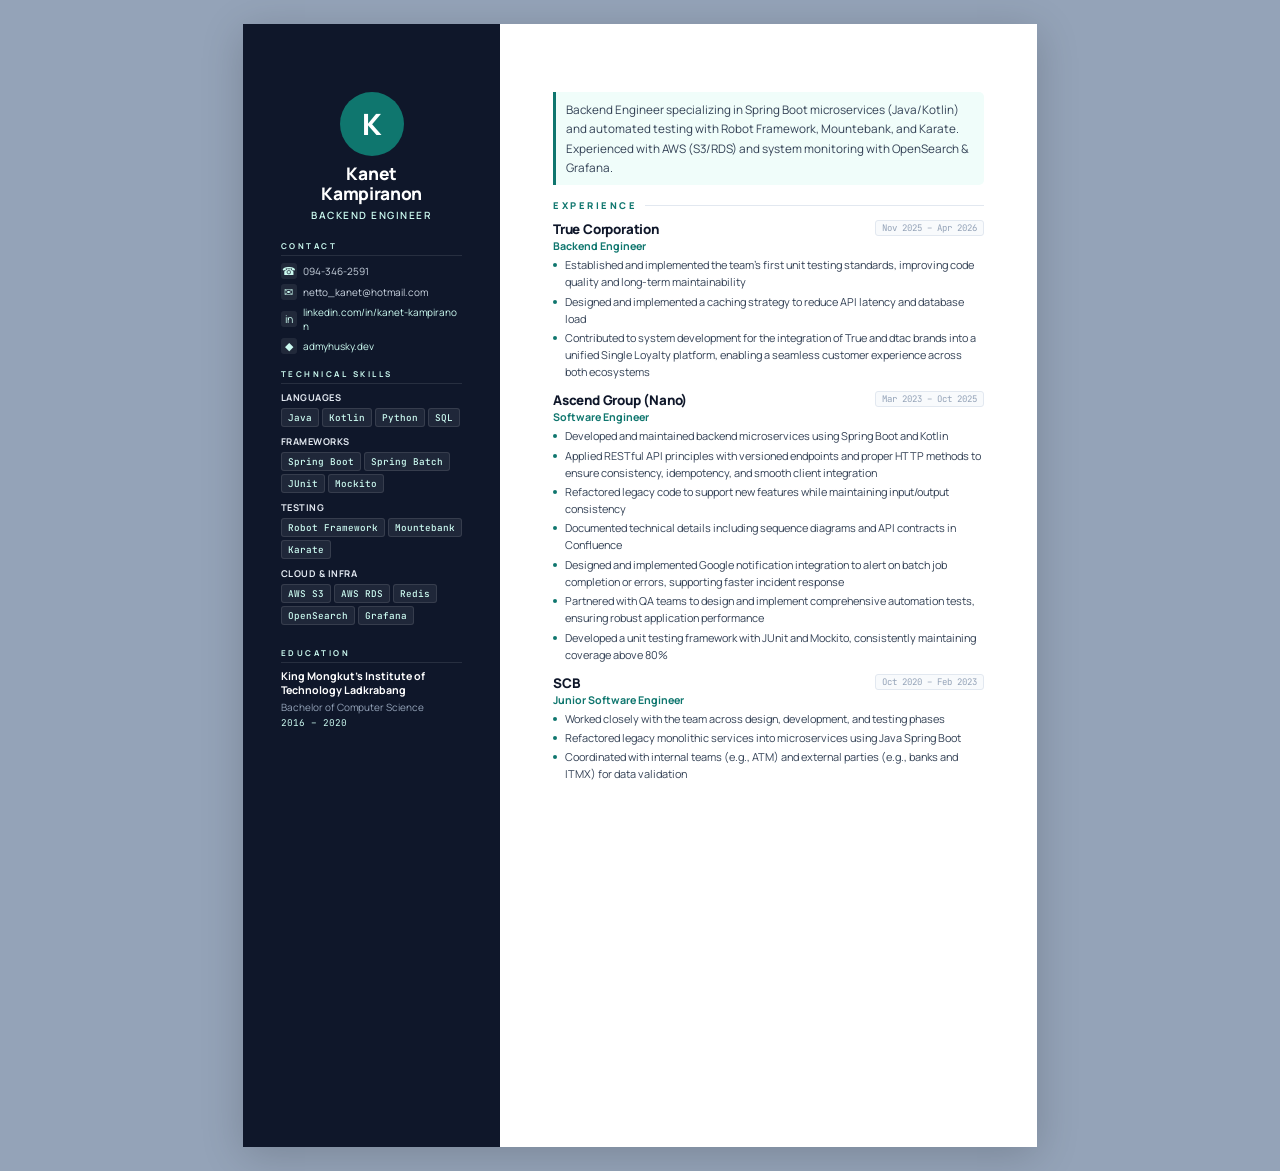
==== kanet_resume_full_version.html @ 0bd9d205 "feat: add full resume page, bookshelf update, and building label - Add View Full Resume button in Ab" ====
<!DOCTYPE html>
<html lang="en">
<head>
<meta charset="UTF-8">
<meta name="viewport" content="width=device-width, initial-scale=1.0">
<title>Kanet Kampiranon — Resume</title>
<link href="https://fonts.googleapis.com/css2?family=Manrope:wght@300;400;500;600;700;800&family=JetBrains+Mono:wght@400;500&display=swap" rel="stylesheet">
<style>
  * { margin: 0; padding: 0; box-sizing: border-box; }

  :root {
    --ink: #0f172a;
    --ink-mid: #334155;
    --ink-light: #94a3b8;
    --accent: #0f766e;
    --accent-soft: #f0fdfa;
    --accent-mid: #ccfbf1;
    --accent-dark: #134e4a;
    --warm: #f59e0b;
    --warm-soft: #fffbeb;
    --bg: #ffffff;
    --bg-off: #f8fafc;
    --rule: #e2e8f0;
  }

  @page { size: A4; margin: 0; }

  body {
    font-family: 'Manrope', sans-serif;
    font-size: 10pt;
    color: var(--ink);
    background: #94a3b8;
    display: flex;
    justify-content: center;
    padding: 24px;
  }

  .page {
    width: 210mm;
    min-height: 297mm;
    max-height: 297mm;
    background: var(--bg);
    display: grid;
    grid-template-columns: 68mm 1fr;
    overflow: hidden;
    box-shadow: 0 8px 40px rgba(0,0,0,0.18);
  }

  /* ===================== LEFT SIDEBAR ===================== */
  .sidebar {
    background: var(--ink);
    color: #e2e8f0;
    padding: 18mm 10mm 12mm;
    display: flex;
    flex-direction: column;
    gap: 14px;
  }

  .avatar-area {
    text-align: center;
    margin-bottom: 4px;
  }

  .avatar-circle {
    width: 64px;
    height: 64px;
    border-radius: 50%;
    background: var(--accent);
    color: #fff;
    display: inline-flex;
    align-items: center;
    justify-content: center;
    font-size: 22pt;
    font-weight: 800;
    letter-spacing: -1px;
    margin-bottom: 8px;
  }

  .sidebar-name {
    font-size: 13pt;
    font-weight: 800;
    color: #fff;
    line-height: 1.15;
    letter-spacing: -0.3px;
  }

  .sidebar-role {
    font-size: 7.5pt;
    color: var(--accent-mid);
    font-weight: 600;
    letter-spacing: 1.5px;
    text-transform: uppercase;
    margin-top: 4px;
  }

  .side-section { }

  .side-title {
    font-size: 6pt;
    font-weight: 700;
    letter-spacing: 2.5px;
    text-transform: uppercase;
    color: var(--accent-mid);
    margin-bottom: 7px;
    padding-bottom: 4px;
    border-bottom: 1px solid rgba(255,255,255,0.1);
  }

  .contact-list {
    list-style: none;
    font-size: 7.5pt;
    display: flex;
    flex-direction: column;
    gap: 5px;
  }

  .contact-list li {
    display: flex;
    align-items: center;
    gap: 6px;
    color: #cbd5e1;
    word-break: break-all;
  }

  .contact-icon {
    width: 16px;
    height: 16px;
    background: rgba(255,255,255,0.08);
    border-radius: 3px;
    display: flex;
    align-items: center;
    justify-content: center;
    font-size: 8pt;
    flex-shrink: 0;
    color: var(--accent-mid);
  }

  .contact-list a {
    color: var(--accent-mid);
    text-decoration: none;
  }

  /* SKILL BARS */
  .skill-group { margin-bottom: 8px; }

  .skill-cat {
    font-size: 7pt;
    font-weight: 700;
    color: #e2e8f0;
    margin-bottom: 4px;
    text-transform: uppercase;
    letter-spacing: 0.5px;
  }

  .skill-tags {
    display: flex;
    flex-wrap: wrap;
    gap: 3px;
  }

  .stag {
    background: rgba(255,255,255,0.07);
    border: 1px solid rgba(255,255,255,0.1);
    color: var(--accent-mid);
    font-size: 7pt;
    font-weight: 500;
    padding: 2px 6px;
    border-radius: 3px;
    font-family: 'JetBrains Mono', monospace;
  }

  /* EDUCATION sidebar */
  .edu-name {
    font-size: 8pt;
    font-weight: 700;
    color: #fff;
    line-height: 1.3;
  }

  .edu-detail {
    font-size: 7.5pt;
    color: #94a3b8;
    margin-top: 2px;
  }

  .edu-year {
    font-family: 'JetBrains Mono', monospace;
    font-size: 7pt;
    color: var(--accent-mid);
    margin-top: 2px;
  }

  /* ===================== RIGHT MAIN ===================== */
  .main {
    padding: 18mm 14mm 12mm 14mm;
  }

  /* SUMMARY */
  .summary {
    font-size: 8.8pt;
    color: var(--ink-mid);
    line-height: 1.65;
    margin-bottom: 14px;
    padding: 8px 10px;
    background: var(--accent-soft);
    border-left: 3px solid var(--accent);
    border-radius: 0 5px 5px 0;
  }

  /* SECTION */
  .section { margin-bottom: 12px; }

  .section-title {
    font-size: 7pt;
    font-weight: 800;
    letter-spacing: 2.5px;
    text-transform: uppercase;
    color: var(--accent);
    margin-bottom: 8px;
    display: flex;
    align-items: center;
    gap: 8px;
  }

  .section-title::after {
    content: "";
    flex: 1;
    height: 1px;
    background: var(--rule);
  }

  /* JOB */
  .job { margin-bottom: 10px; position: relative; }
  .job:last-child { margin-bottom: 0; }

  .job-top {
    display: flex;
    justify-content: space-between;
    align-items: flex-start;
    margin-bottom: 1px;
  }

  .job-company {
    font-weight: 800;
    font-size: 10pt;
    color: var(--ink);
    letter-spacing: -0.2px;
  }

  .job-date {
    font-family: 'JetBrains Mono', monospace;
    font-size: 6.8pt;
    color: var(--ink-light);
    background: var(--bg-off);
    border: 1px solid var(--rule);
    padding: 1px 6px;
    border-radius: 3px;
    white-space: nowrap;
    flex-shrink: 0;
  }

  .job-role {
    font-size: 8pt;
    color: var(--accent);
    font-weight: 700;
    margin-bottom: 4px;
  }

  .job ul {
    padding-left: 0;
    list-style: none;
  }

  .job li {
    font-size: 8.2pt;
    line-height: 1.55;
    color: var(--ink-mid);
    margin-bottom: 2.5px;
    padding-left: 12px;
    position: relative;
  }

  .job li::before {
    content: "";
    position: absolute;
    left: 0;
    top: 6px;
    width: 4px;
    height: 4px;
    border-radius: 50%;
    background: var(--accent);
  }

  @media print {
    body { background: none; padding: 0; }
    .page { box-shadow: none; }
  }
</style>
</head>
<body>
<div class="page">

  <!-- LEFT SIDEBAR -->
  <div class="sidebar">
    <div class="avatar-area">
      <div class="avatar-circle">K</div>
      <div class="sidebar-name">Kanet<br>Kampiranon</div>
      <div class="sidebar-role">Backend Engineer</div>
    </div>

    <div class="side-section">
      <div class="side-title">Contact</div>
      <ul class="contact-list">
        <li><span class="contact-icon">☎</span> 094-346-2591</li>
        <li><span class="contact-icon">✉</span> netto_kanet@hotmail.com</li>
        <li><span class="contact-icon">in</span> <a href="https://www.linkedin.com/in/kanet-kampiranon">linkedin.com/in/kanet-kampiranon</a></li>
        <li><span class="contact-icon">◆</span> <a href="https://admyhusky.dev">admyhusky.dev</a></li>
      </ul>
    </div>

    <div class="side-section">
      <div class="side-title">Technical Skills</div>
      <div class="skill-group">
        <div class="skill-cat">Languages</div>
        <div class="skill-tags">
          <span class="stag">Java</span>
          <span class="stag">Kotlin</span>
          <span class="stag">Python</span>
          <span class="stag">SQL</span>
        </div>
      </div>
      <div class="skill-group">
        <div class="skill-cat">Frameworks</div>
        <div class="skill-tags">
          <span class="stag">Spring Boot</span>
          <span class="stag">Spring Batch</span>
          <span class="stag">JUnit</span>
          <span class="stag">Mockito</span>
        </div>
      </div>
      <div class="skill-group">
        <div class="skill-cat">Testing</div>
        <div class="skill-tags">
          <span class="stag">Robot Framework</span>
          <span class="stag">Mountebank</span>
          <span class="stag">Karate</span>
        </div>
      </div>
      <div class="skill-group">
        <div class="skill-cat">Cloud & Infra</div>
        <div class="skill-tags">
          <span class="stag">AWS S3</span>
          <span class="stag">AWS RDS</span>
          <span class="stag">Redis</span>
          <span class="stag">OpenSearch</span>
          <span class="stag">Grafana</span>
        </div>
      </div>
    </div>

    <div class="side-section">
      <div class="side-title">Education</div>
      <div class="edu-name">King Mongkut's Institute of Technology Ladkrabang</div>
      <div class="edu-detail">Bachelor of Computer Science</div>
      <div class="edu-year">2016 – 2020</div>
    </div>
  </div>

  <!-- RIGHT MAIN -->
  <div class="main">

    <div class="summary">
      Backend Engineer specializing in Spring Boot microservices (Java/Kotlin) and automated testing with Robot Framework, Mountebank, and Karate. Experienced with AWS (S3/RDS) and system monitoring with OpenSearch &amp; Grafana.
    </div>

    <div class="section">
      <div class="section-title">Experience</div>

      <div class="job">
        <div class="job-top">
          <span class="job-company">True Corporation</span>
          <span class="job-date">Nov 2025 – Apr 2026</span>
        </div>
        <div class="job-role">Backend Engineer</div>
        <ul>
          <li>Established and implemented the team's first unit testing standards, improving code quality and long-term maintainability</li>
          <li>Designed and implemented a caching strategy to reduce API latency and database load</li>
          <li>Contributed to system development for the integration of True and dtac brands into a unified Single Loyalty platform, enabling a seamless customer experience across both ecosystems</li>
        </ul>
      </div>

      <div class="job">
        <div class="job-top">
          <span class="job-company">Ascend Group (Nano)</span>
          <span class="job-date">Mar 2023 – Oct 2025</span>
        </div>
        <div class="job-role">Software Engineer</div>
        <ul>
          <li>Developed and maintained backend microservices using Spring Boot and Kotlin</li>
          <li>Applied RESTful API principles with versioned endpoints and proper HTTP methods to ensure consistency, idempotency, and smooth client integration</li>
          <li>Refactored legacy code to support new features while maintaining input/output consistency</li>
          <li>Documented technical details including sequence diagrams and API contracts in Confluence</li>
          <li>Designed and implemented Google notification integration to alert on batch job completion or errors, supporting faster incident response</li>
          <li>Partnered with QA teams to design and implement comprehensive automation tests, ensuring robust application performance</li>
          <li>Developed a unit testing framework with JUnit and Mockito, consistently maintaining coverage above 80%</li>
        </ul>
      </div>

      <div class="job">
        <div class="job-top">
          <span class="job-company">SCB</span>
          <span class="job-date">Oct 2020 – Feb 2023</span>
        </div>
        <div class="job-role">Junior Software Engineer</div>
        <ul>
          <li>Worked closely with the team across design, development, and testing phases</li>
          <li>Refactored legacy monolithic services into microservices using Java Spring Boot</li>
          <li>Coordinated with internal teams (e.g., ATM) and external parties (e.g., banks and ITMX) for data validation</li>
        </ul>
      </div>

    </div>
  </div>

</div>
</body>
</html>
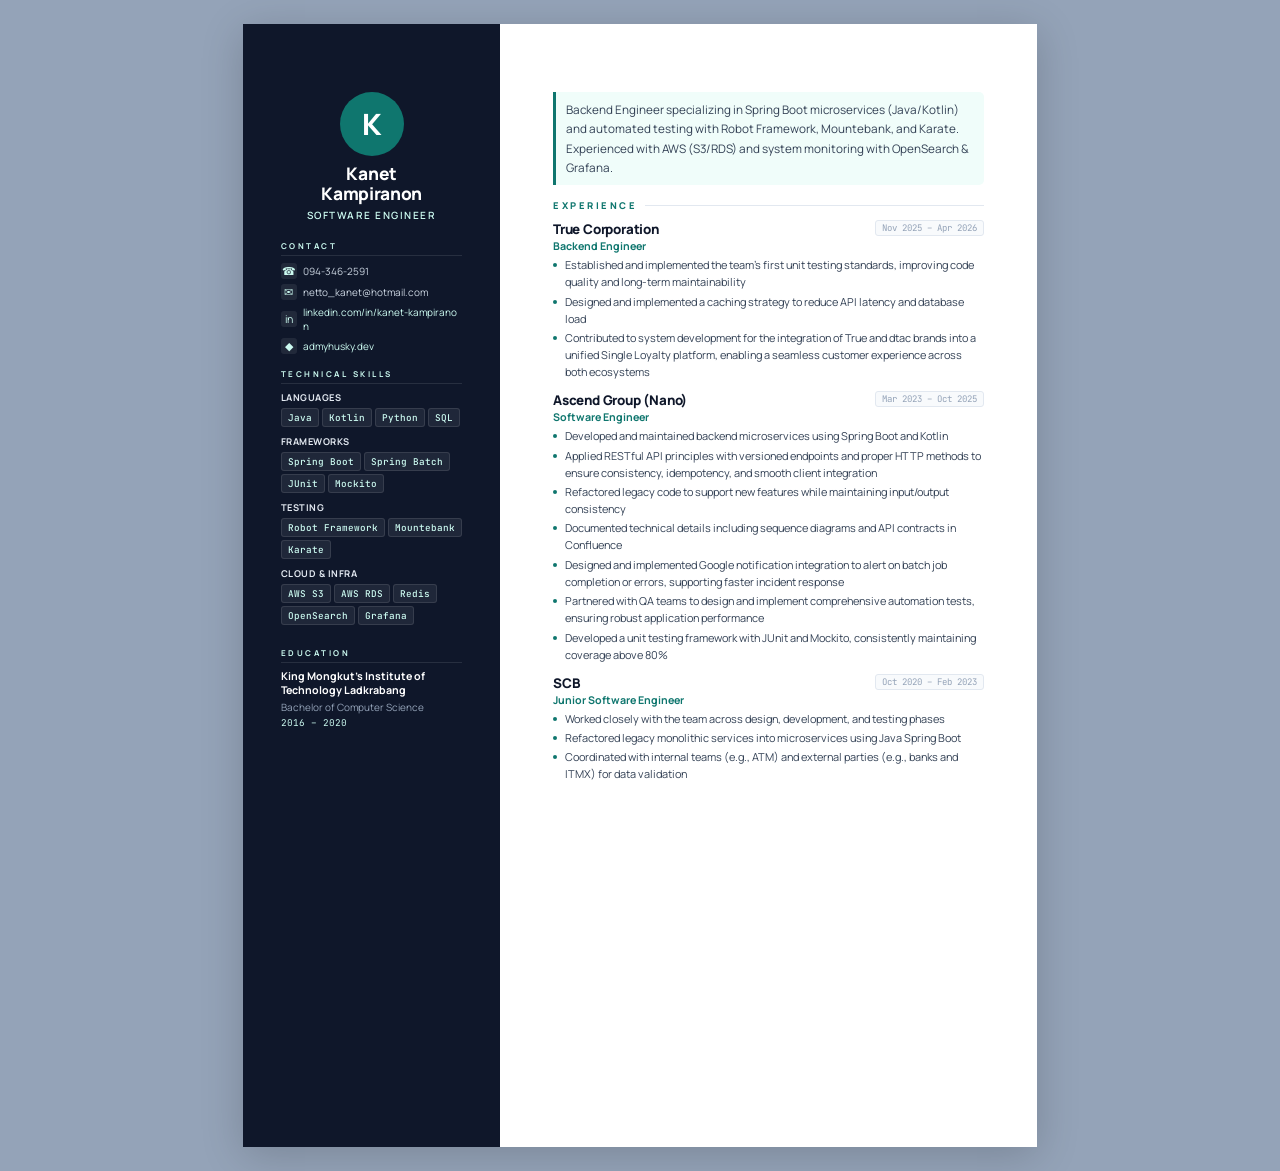
==== commit da399204: "fix: resume print layout and role to Software Engineer - Fix print CSS to force 2-column A4 layout -" ====
--- a/kanet_resume_full_version.html
+++ b/kanet_resume_full_version.html
@@ -16,8 +16,6 @@
     --accent-soft: #f0fdfa;
     --accent-mid: #ccfbf1;
     --accent-dark: #134e4a;
-    --warm: #f59e0b;
-    --warm-soft: #fffbeb;
     --bg: #ffffff;
     --bg-off: #f8fafc;
     --rule: #e2e8f0;
@@ -35,19 +33,18 @@
     padding: 24px;
   }
 
+  /* ===== PAGE GRID ===== */
   .page {
     width: 210mm;
     min-height: 297mm;
-    max-height: 297mm;
     background: var(--bg);
     display: grid;
     grid-template-columns: 68mm 1fr;
-    overflow: hidden;
     box-shadow: 0 8px 40px rgba(0,0,0,0.18);
   }
 
-  /* ===================== LEFT SIDEBAR ===================== */
-  .sidebar {
+  .sidebar-wrap {
+    grid-column: 1;
     background: var(--ink);
     color: #e2e8f0;
     padding: 18mm 10mm 12mm;
@@ -56,10 +53,25 @@
     gap: 14px;
   }
 
-  .avatar-area {
-    text-align: center;
-    margin-bottom: 4px;
-  }
+  .main {
+    grid-column: 2;
+    padding: 18mm 14mm 12mm;
+  }
+
+  /* ===== SIDEBAR SECTIONS ===== */
+  .side-section-title {
+    font-size: 6pt;
+    font-weight: 700;
+    letter-spacing: 2.5px;
+    text-transform: uppercase;
+    color: var(--accent-mid);
+    margin-bottom: 7px;
+    padding-bottom: 4px;
+    border-bottom: 1px solid rgba(255,255,255,0.1);
+  }
+
+  /* Avatar */
+  .avatar-area { text-align: center; margin-bottom: 4px; }
 
   .avatar-circle {
     width: 64px;
@@ -84,6 +96,7 @@
     letter-spacing: -0.3px;
   }
 
+
   .sidebar-role {
     font-size: 7.5pt;
     color: var(--accent-mid);
@@ -93,19 +106,7 @@
     margin-top: 4px;
   }
 
-  .side-section { }
-
-  .side-title {
-    font-size: 6pt;
-    font-weight: 700;
-    letter-spacing: 2.5px;
-    text-transform: uppercase;
-    color: var(--accent-mid);
-    margin-bottom: 7px;
-    padding-bottom: 4px;
-    border-bottom: 1px solid rgba(255,255,255,0.1);
-  }
-
+  /* Contact */
   .contact-list {
     list-style: none;
     font-size: 7.5pt;
@@ -140,7 +141,7 @@
     text-decoration: none;
   }
 
-  /* SKILL BARS */
+  /* Skills */
   .skill-group { margin-bottom: 8px; }
 
   .skill-cat {
@@ -169,7 +170,7 @@
     font-family: 'JetBrains Mono', monospace;
   }
 
-  /* EDUCATION sidebar */
+  /* Education */
   .edu-name {
     font-size: 8pt;
     font-weight: 700;
@@ -190,12 +191,7 @@
     margin-top: 2px;
   }
 
-  /* ===================== RIGHT MAIN ===================== */
-  .main {
-    padding: 18mm 14mm 12mm 14mm;
-  }
-
-  /* SUMMARY */
+  /* ===== MAIN CONTENT ===== */
   .summary {
     font-size: 8.8pt;
     color: var(--ink-mid);
@@ -207,7 +203,6 @@
     border-radius: 0 5px 5px 0;
   }
 
-  /* SECTION */
   .section { margin-bottom: 12px; }
 
   .section-title {
@@ -229,8 +224,7 @@
     background: var(--rule);
   }
 
-  /* JOB */
-  .job { margin-bottom: 10px; position: relative; }
+  .job { margin-bottom: 10px; }
   .job:last-child { margin-bottom: 0; }
 
   .job-top {
@@ -291,25 +285,206 @@
     background: var(--accent);
   }
 
+  /* ===== MOBILE ===== */
+  @media (max-width: 960px) {
+    body { padding: 0; background: var(--ink); }
+
+    .page {
+      display: flex;
+      flex-direction: column;
+      width: 100%;
+      min-height: auto;
+      box-shadow: none;
+    }
+
+    .sidebar-wrap {
+      display: contents;
+    }
+
+    .side-header  { order: 1; }
+    .side-skills  { order: 2; }
+    .main         { order: 3; }
+    .side-edu     { order: 4; }
+    .side-contact { order: 5; }
+
+    /* Shared sidebar block style */
+    .side-header, .side-skills, .side-edu, .side-contact {
+      background: var(--ink);
+      color: #e2e8f0;
+    }
+
+    .side-header {
+      padding: 20px 20px 10px;
+    }
+
+    .side-header .avatar-area {
+      display: flex;
+      align-items: center;
+      gap: 14px;
+      text-align: left;
+      margin-bottom: 0;
+    }
+
+    .side-header .avatar-circle {
+      margin-bottom: 0;
+      flex-shrink: 0;
+    }
+
+    .side-header .sidebar-name {
+      font-size: 15pt;
+      white-space: nowrap;
+    }
+
+    .side-header .sidebar-name .name-break { display: none; }
+
+    .side-header .sidebar-role {
+      font-size: 8pt;
+      margin-top: 4px;
+    }
+
+    .side-skills {
+      padding: 10px 20px 16px;
+    }
+
+    .main {
+      padding: 16px 20px;
+    }
+
+    /* Education — white bg, same pattern as Experience */
+    .side-edu {
+      background: var(--bg);
+      color: var(--ink);
+      padding: 4px 20px 12px;
+    }
+
+    .side-edu .side-section-title {
+      color: var(--accent);
+      border-bottom-color: var(--rule);
+      font-size: 7pt;
+      font-weight: 800;
+      letter-spacing: 2.5px;
+      display: flex;
+      align-items: center;
+      gap: 8px;
+    }
+
+    .side-edu .side-section-title::after {
+      content: "";
+      flex: 1;
+      height: 1px;
+      background: var(--rule);
+    }
+
+    .side-edu .edu-name {
+      color: var(--ink);
+      font-size: 11pt;
+      font-weight: 800;
+      letter-spacing: -0.2px;
+    }
+
+    .side-edu .edu-detail {
+      color: var(--accent);
+      font-size: 9pt;
+      font-weight: 700;
+      margin-top: 2px;
+    }
+
+    .side-edu .edu-year {
+      color: var(--ink-light);
+      background: var(--bg-off);
+      border: 1px solid var(--rule);
+      padding: 1px 6px;
+      border-radius: 3px;
+      display: inline-block;
+      font-size: 7.5pt;
+      margin-top: 4px;
+    }
+
+    .side-contact {
+      padding: 10px 20px 24px;
+      flex-grow: 1;
+    }
+
+    /* Main content adjustments */
+    .summary { font-size: 10pt; margin-bottom: 10px; }
+    .section { margin-bottom: 8px; }
+    .section-title { font-size: 8pt; margin-bottom: 6px; }
+    .job { margin-bottom: 8px; }
+    .job-company { font-size: 11pt; }
+    .job-role { font-size: 9pt; margin-bottom: 3px; }
+    .job li { font-size: 9pt; line-height: 1.5; margin-bottom: 1px; }
+    .job-top { flex-wrap: wrap; gap: 4px; }
+    .job-date { font-size: 7.5pt; }
+  }
+
+  /* ===== PRINT ===== */
   @media print {
     body { background: none; padding: 0; }
-    .page { box-shadow: none; }
+    .page {
+      width: 210mm;
+      min-height: 297mm;
+      max-height: 297mm;
+      display: grid;
+      grid-template-columns: 68mm 1fr;
+      box-shadow: none;
+      overflow: hidden;
+    }
+    .sidebar-wrap {
+      display: flex;
+      flex-direction: column;
+      grid-column: 1;
+      background: var(--ink);
+      color: #e2e8f0;
+      padding: 18mm 10mm 12mm;
+      gap: 14px;
+    }
+    .side-header, .side-skills, .side-edu, .side-contact {
+      order: unset;
+      background: var(--ink);
+      color: #e2e8f0;
+      padding: 0;
+      flex-grow: 0;
+    }
+    .side-header .avatar-area {
+      display: block;
+      text-align: center;
+    }
+    .side-header .avatar-circle { margin-bottom: 8px; }
+    .side-header .sidebar-name {
+      font-size: 11pt;
+      white-space: nowrap;
+      text-align: center;
+    }
+    .side-header .sidebar-name .name-break { display: none; }
+    .side-header .sidebar-role { text-align: center; }
+    .side-edu .side-section-title { color: var(--accent-mid); border-bottom-color: rgba(255,255,255,0.1); }
+    .side-edu .side-section-title::after { display: none; }
+    .side-edu .edu-name { color: #fff; font-size: 8pt; }
+    .side-edu .edu-detail { color: #94a3b8; font-size: 7.5pt; }
+    .side-edu .edu-year { color: var(--accent-mid); background: none; border: none; padding: 0; font-size: 7pt; display: block; }
+    .main {
+      grid-column: 2;
+      padding: 18mm 14mm 12mm;
+    }
   }
 </style>
 </head>
 <body>
 <div class="page">
 
-  <!-- LEFT SIDEBAR -->
-  <div class="sidebar">
-    <div class="avatar-area">
-      <div class="avatar-circle">K</div>
-      <div class="sidebar-name">Kanet<br>Kampiranon</div>
-      <div class="sidebar-role">Backend Engineer</div>
+  <div class="sidebar-wrap">
+    <div class="side-header">
+      <div class="avatar-area">
+        <div class="avatar-circle">K</div>
+        <div class="avatar-info">
+          <div class="sidebar-name">Kanet <span class="name-break"><br></span>Kampiranon</div>
+          <div class="sidebar-role">Software Engineer</div>
+        </div>
+      </div>
     </div>
 
-    <div class="side-section">
-      <div class="side-title">Contact</div>
+    <div class="side-contact">
+      <div class="side-section-title">Contact</div>
       <ul class="contact-list">
         <li><span class="contact-icon">☎</span> 094-346-2591</li>
         <li><span class="contact-icon">✉</span> netto_kanet@hotmail.com</li>
@@ -318,8 +493,8 @@
       </ul>
     </div>
 
-    <div class="side-section">
-      <div class="side-title">Technical Skills</div>
+    <div class="side-skills">
+      <div class="side-section-title">Technical Skills</div>
       <div class="skill-group">
         <div class="skill-cat">Languages</div>
         <div class="skill-tags">
@@ -358,17 +533,15 @@
       </div>
     </div>
 
-    <div class="side-section">
-      <div class="side-title">Education</div>
+    <div class="side-edu">
+      <div class="side-section-title">Education</div>
       <div class="edu-name">King Mongkut's Institute of Technology Ladkrabang</div>
       <div class="edu-detail">Bachelor of Computer Science</div>
       <div class="edu-year">2016 – 2020</div>
     </div>
   </div>
 
-  <!-- RIGHT MAIN -->
   <div class="main">
-
     <div class="summary">
       Backend Engineer specializing in Spring Boot microservices (Java/Kotlin) and automated testing with Robot Framework, Mountebank, and Karate. Experienced with AWS (S3/RDS) and system monitoring with OpenSearch &amp; Grafana.
     </div>
@@ -418,7 +591,6 @@
           <li>Coordinated with internal teams (e.g., ATM) and external parties (e.g., banks and ITMX) for data validation</li>
         </ul>
       </div>
-
     </div>
   </div>
 
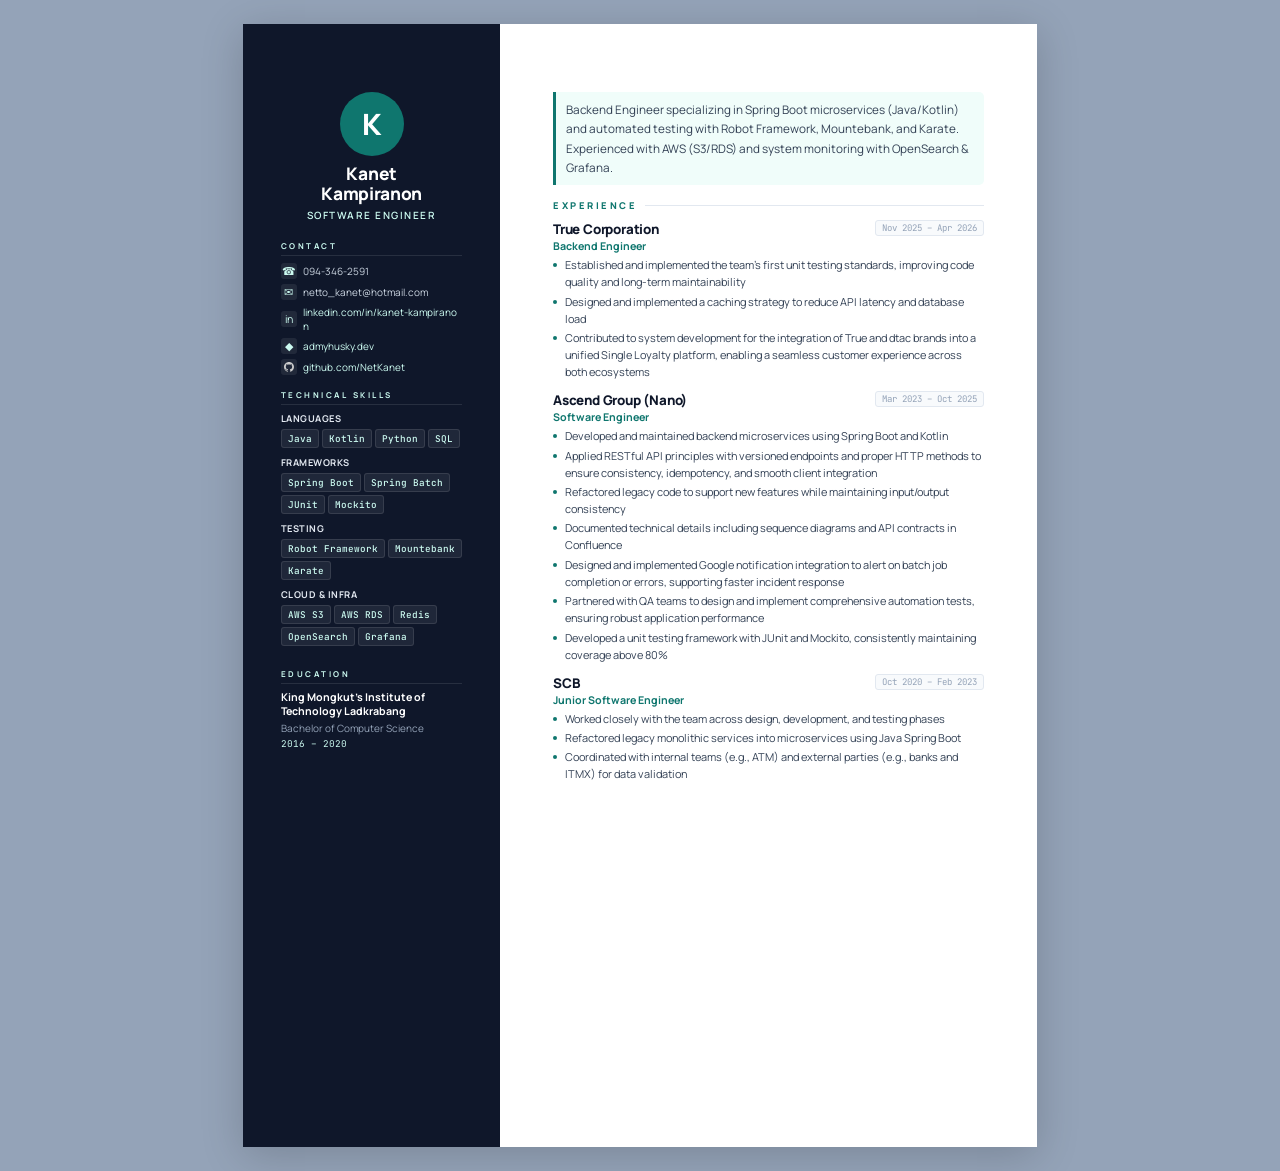
==== commit 7ca67241: "refactor: clean up resume HTML, fix print layout, add GitHub link Co-Authored-By: Claude Opus 4.6 <n" ====
--- a/kanet_resume_full_version.html
+++ b/kanet_resume_full_version.html
@@ -33,7 +33,7 @@
     padding: 24px;
   }
 
-  /* ===== PAGE GRID ===== */
+  /* ===================== PAGE ===================== */
   .page {
     width: 210mm;
     min-height: 297mm;
@@ -58,7 +58,7 @@
     padding: 18mm 14mm 12mm;
   }
 
-  /* ===== SIDEBAR SECTIONS ===== */
+  /* ===================== SIDEBAR ===================== */
   .side-section-title {
     font-size: 6pt;
     font-weight: 700;
@@ -70,9 +70,7 @@
     border-bottom: 1px solid rgba(255,255,255,0.1);
   }
 
-  /* Avatar */
   .avatar-area { text-align: center; margin-bottom: 4px; }
-
   .avatar-circle {
     width: 64px;
     height: 64px;
@@ -87,7 +85,6 @@
     letter-spacing: -1px;
     margin-bottom: 8px;
   }
-
   .sidebar-name {
     font-size: 13pt;
     font-weight: 800;
@@ -95,8 +92,6 @@
     line-height: 1.15;
     letter-spacing: -0.3px;
   }
-
-
   .sidebar-role {
     font-size: 7.5pt;
     color: var(--accent-mid);
@@ -106,7 +101,6 @@
     margin-top: 4px;
   }
 
-  /* Contact */
   .contact-list {
     list-style: none;
     font-size: 7.5pt;
@@ -114,7 +108,6 @@
     flex-direction: column;
     gap: 5px;
   }
-
   .contact-list li {
     display: flex;
     align-items: center;
@@ -122,7 +115,7 @@
     color: #cbd5e1;
     word-break: break-all;
   }
-
+  .contact-list a { color: var(--accent-mid); text-decoration: none; }
   .contact-icon {
     width: 16px;
     height: 16px;
@@ -136,14 +129,7 @@
     color: var(--accent-mid);
   }
 
-  .contact-list a {
-    color: var(--accent-mid);
-    text-decoration: none;
-  }
-
-  /* Skills */
   .skill-group { margin-bottom: 8px; }
-
   .skill-cat {
     font-size: 7pt;
     font-weight: 700;
@@ -152,13 +138,7 @@
     text-transform: uppercase;
     letter-spacing: 0.5px;
   }
-
-  .skill-tags {
-    display: flex;
-    flex-wrap: wrap;
-    gap: 3px;
-  }
-
+  .skill-tags { display: flex; flex-wrap: wrap; gap: 3px; }
   .stag {
     background: rgba(255,255,255,0.07);
     border: 1px solid rgba(255,255,255,0.1);
@@ -170,28 +150,11 @@
     font-family: 'JetBrains Mono', monospace;
   }
 
-  /* Education */
-  .edu-name {
-    font-size: 8pt;
-    font-weight: 700;
-    color: #fff;
-    line-height: 1.3;
-  }
-
-  .edu-detail {
-    font-size: 7.5pt;
-    color: #94a3b8;
-    margin-top: 2px;
-  }
-
-  .edu-year {
-    font-family: 'JetBrains Mono', monospace;
-    font-size: 7pt;
-    color: var(--accent-mid);
-    margin-top: 2px;
-  }
-
-  /* ===== MAIN CONTENT ===== */
+  .edu-name { font-size: 8pt; font-weight: 700; color: #fff; line-height: 1.3; }
+  .edu-detail { font-size: 7.5pt; color: #94a3b8; margin-top: 2px; }
+  .edu-year { font-family: 'JetBrains Mono', monospace; font-size: 7pt; color: var(--accent-mid); margin-top: 2px; }
+
+  /* ===================== MAIN ===================== */
   .summary {
     font-size: 8.8pt;
     color: var(--ink-mid);
@@ -202,9 +165,7 @@
     border-left: 3px solid var(--accent);
     border-radius: 0 5px 5px 0;
   }
-
   .section { margin-bottom: 12px; }
-
   .section-title {
     font-size: 7pt;
     font-weight: 800;
@@ -216,31 +177,12 @@
     align-items: center;
     gap: 8px;
   }
-
-  .section-title::after {
-    content: "";
-    flex: 1;
-    height: 1px;
-    background: var(--rule);
-  }
+  .section-title::after { content: ""; flex: 1; height: 1px; background: var(--rule); }
 
   .job { margin-bottom: 10px; }
   .job:last-child { margin-bottom: 0; }
-
-  .job-top {
-    display: flex;
-    justify-content: space-between;
-    align-items: flex-start;
-    margin-bottom: 1px;
-  }
-
-  .job-company {
-    font-weight: 800;
-    font-size: 10pt;
-    color: var(--ink);
-    letter-spacing: -0.2px;
-  }
-
+  .job-top { display: flex; justify-content: space-between; align-items: flex-start; margin-bottom: 1px; }
+  .job-company { font-weight: 800; font-size: 10pt; color: var(--ink); letter-spacing: -0.2px; }
   .job-date {
     font-family: 'JetBrains Mono', monospace;
     font-size: 6.8pt;
@@ -252,19 +194,8 @@
     white-space: nowrap;
     flex-shrink: 0;
   }
-
-  .job-role {
-    font-size: 8pt;
-    color: var(--accent);
-    font-weight: 700;
-    margin-bottom: 4px;
-  }
-
-  .job ul {
-    padding-left: 0;
-    list-style: none;
-  }
-
+  .job-role { font-size: 8pt; color: var(--accent); font-weight: 700; margin-bottom: 4px; }
+  .job ul { padding-left: 0; list-style: none; }
   .job li {
     font-size: 8.2pt;
     line-height: 1.55;
@@ -273,7 +204,6 @@
     padding-left: 12px;
     position: relative;
   }
-
   .job li::before {
     content: "";
     position: absolute;
@@ -285,10 +215,9 @@
     background: var(--accent);
   }
 
-  /* ===== MOBILE ===== */
+  /* ===================== MOBILE (≤960px) ===================== */
   @media (max-width: 960px) {
     body { padding: 0; background: var(--ink); }
-
     .page {
       display: flex;
       flex-direction: column;
@@ -297,98 +226,47 @@
       box-shadow: none;
     }
 
-    .sidebar-wrap {
-      display: contents;
-    }
-
+    .sidebar-wrap { display: contents; }
     .side-header  { order: 1; }
     .side-skills  { order: 2; }
     .main         { order: 3; }
     .side-edu     { order: 4; }
-    .side-contact { order: 5; }
-
-    /* Shared sidebar block style */
-    .side-header, .side-skills, .side-edu, .side-contact {
+    .side-contact { order: 5; flex-grow: 1; }
+
+    .side-header, .side-skills, .side-contact {
       background: var(--ink);
       color: #e2e8f0;
     }
 
-    .side-header {
-      padding: 20px 20px 10px;
-    }
-
-    .side-header .avatar-area {
-      display: flex;
-      align-items: center;
-      gap: 14px;
-      text-align: left;
-      margin-bottom: 0;
-    }
-
-    .side-header .avatar-circle {
-      margin-bottom: 0;
-      flex-shrink: 0;
-    }
-
-    .side-header .sidebar-name {
-      font-size: 15pt;
-      white-space: nowrap;
-    }
-
+    .side-header { padding: 20px 20px 10px; }
+    .side-header .avatar-area { display: flex; align-items: center; gap: 14px; text-align: left; margin-bottom: 0; }
+    .side-header .avatar-circle { margin-bottom: 0; flex-shrink: 0; }
+    .side-header .sidebar-name { font-size: 15pt; white-space: nowrap; }
     .side-header .sidebar-name .name-break { display: none; }
-
-    .side-header .sidebar-role {
-      font-size: 8pt;
-      margin-top: 4px;
-    }
-
-    .side-skills {
-      padding: 10px 20px 16px;
-    }
-
-    .main {
-      padding: 16px 20px;
-    }
-
-    /* Education — white bg, same pattern as Experience */
+    .side-header .sidebar-role { font-size: 8pt; margin-top: 4px; }
+
+    .side-skills { padding: 10px 20px 16px; }
+    .side-contact { padding: 10px 20px 24px; }
+    .main { padding: 16px 20px; }
+
+    /* Education — white, same pattern as Experience */
     .side-edu {
       background: var(--bg);
       color: var(--ink);
       padding: 4px 20px 12px;
     }
-
     .side-edu .side-section-title {
       color: var(--accent);
       border-bottom-color: var(--rule);
       font-size: 7pt;
       font-weight: 800;
-      letter-spacing: 2.5px;
       display: flex;
       align-items: center;
       gap: 8px;
     }
-
-    .side-edu .side-section-title::after {
-      content: "";
-      flex: 1;
-      height: 1px;
-      background: var(--rule);
-    }
-
-    .side-edu .edu-name {
-      color: var(--ink);
-      font-size: 11pt;
-      font-weight: 800;
-      letter-spacing: -0.2px;
-    }
-
-    .side-edu .edu-detail {
-      color: var(--accent);
-      font-size: 9pt;
-      font-weight: 700;
-      margin-top: 2px;
-    }
-
+    .side-edu .side-section-title::after { content: ""; flex: 1; height: 1px; background: var(--rule); }
+    .side-edu .edu-name { color: var(--ink); font-size: 11pt; font-weight: 800; letter-spacing: -0.2px; }
+    .side-edu .edu-detail { color: var(--accent); font-size: 9pt; font-weight: 700; margin-top: 2px; }
     .side-edu .edu-year {
       color: var(--ink-light);
       background: var(--bg-off);
@@ -400,12 +278,6 @@
       margin-top: 4px;
     }
 
-    .side-contact {
-      padding: 10px 20px 24px;
-      flex-grow: 1;
-    }
-
-    /* Main content adjustments */
     .summary { font-size: 10pt; margin-bottom: 10px; }
     .section { margin-bottom: 8px; }
     .section-title { font-size: 8pt; margin-bottom: 6px; }
@@ -417,7 +289,7 @@
     .job-date { font-size: 7.5pt; }
   }
 
-  /* ===== PRINT ===== */
+  /* ===================== PRINT ===================== */
   @media print {
     body { background: none; padding: 0; }
     .page {
@@ -445,27 +317,17 @@
       padding: 0;
       flex-grow: 0;
     }
-    .side-header .avatar-area {
-      display: block;
-      text-align: center;
-    }
+    .side-header .avatar-area { display: block; text-align: center; }
     .side-header .avatar-circle { margin-bottom: 8px; }
-    .side-header .sidebar-name {
-      font-size: 11pt;
-      white-space: nowrap;
-      text-align: center;
-    }
-    .side-header .sidebar-name .name-break { display: none; }
+    .side-header .sidebar-name { font-size: 13pt; white-space: normal; text-align: center; }
+    .side-header .sidebar-name .name-break { display: inline; }
     .side-header .sidebar-role { text-align: center; }
     .side-edu .side-section-title { color: var(--accent-mid); border-bottom-color: rgba(255,255,255,0.1); }
     .side-edu .side-section-title::after { display: none; }
     .side-edu .edu-name { color: #fff; font-size: 8pt; }
     .side-edu .edu-detail { color: #94a3b8; font-size: 7.5pt; }
     .side-edu .edu-year { color: var(--accent-mid); background: none; border: none; padding: 0; font-size: 7pt; display: block; }
-    .main {
-      grid-column: 2;
-      padding: 18mm 14mm 12mm;
-    }
+    .main { grid-column: 2; padding: 18mm 14mm 12mm; }
   }
 </style>
 </head>
@@ -490,6 +352,7 @@
         <li><span class="contact-icon">✉</span> netto_kanet@hotmail.com</li>
         <li><span class="contact-icon">in</span> <a href="https://www.linkedin.com/in/kanet-kampiranon">linkedin.com/in/kanet-kampiranon</a></li>
         <li><span class="contact-icon">◆</span> <a href="https://admyhusky.dev">admyhusky.dev</a></li>
+        <li><span class="contact-icon"><img src="images/github.svg" alt="GitHub" style="width:10px;height:10px;filter:brightness(0) invert(0.8)"></span> <a href="https://github.com/NetKanet">github.com/NetKanet</a></li>
       </ul>
     </div>
 
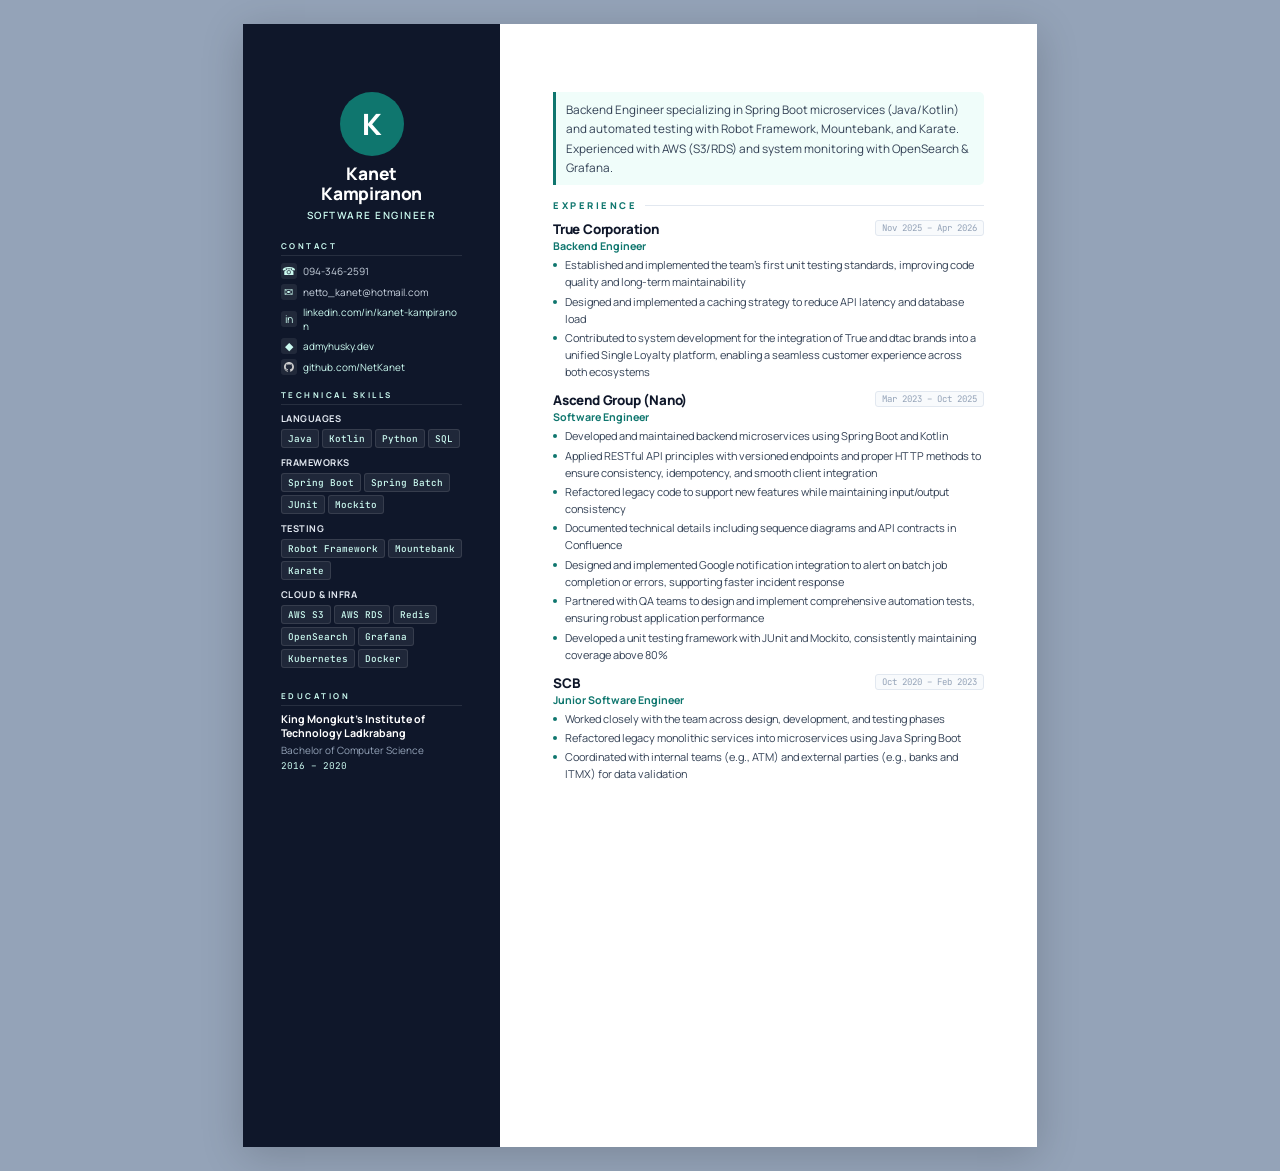
==== commit 722654cd: "feat: add Kubernetes and Docker to resume skills Co-Authored-By: Claude Opus 4.6 <noreply@anthropic." ====
--- a/kanet_resume_full_version.html
+++ b/kanet_resume_full_version.html
@@ -392,6 +392,8 @@
           <span class="stag">Redis</span>
           <span class="stag">OpenSearch</span>
           <span class="stag">Grafana</span>
+          <span class="stag">Kubernetes</span>
+          <span class="stag">Docker</span>
         </div>
       </div>
     </div>
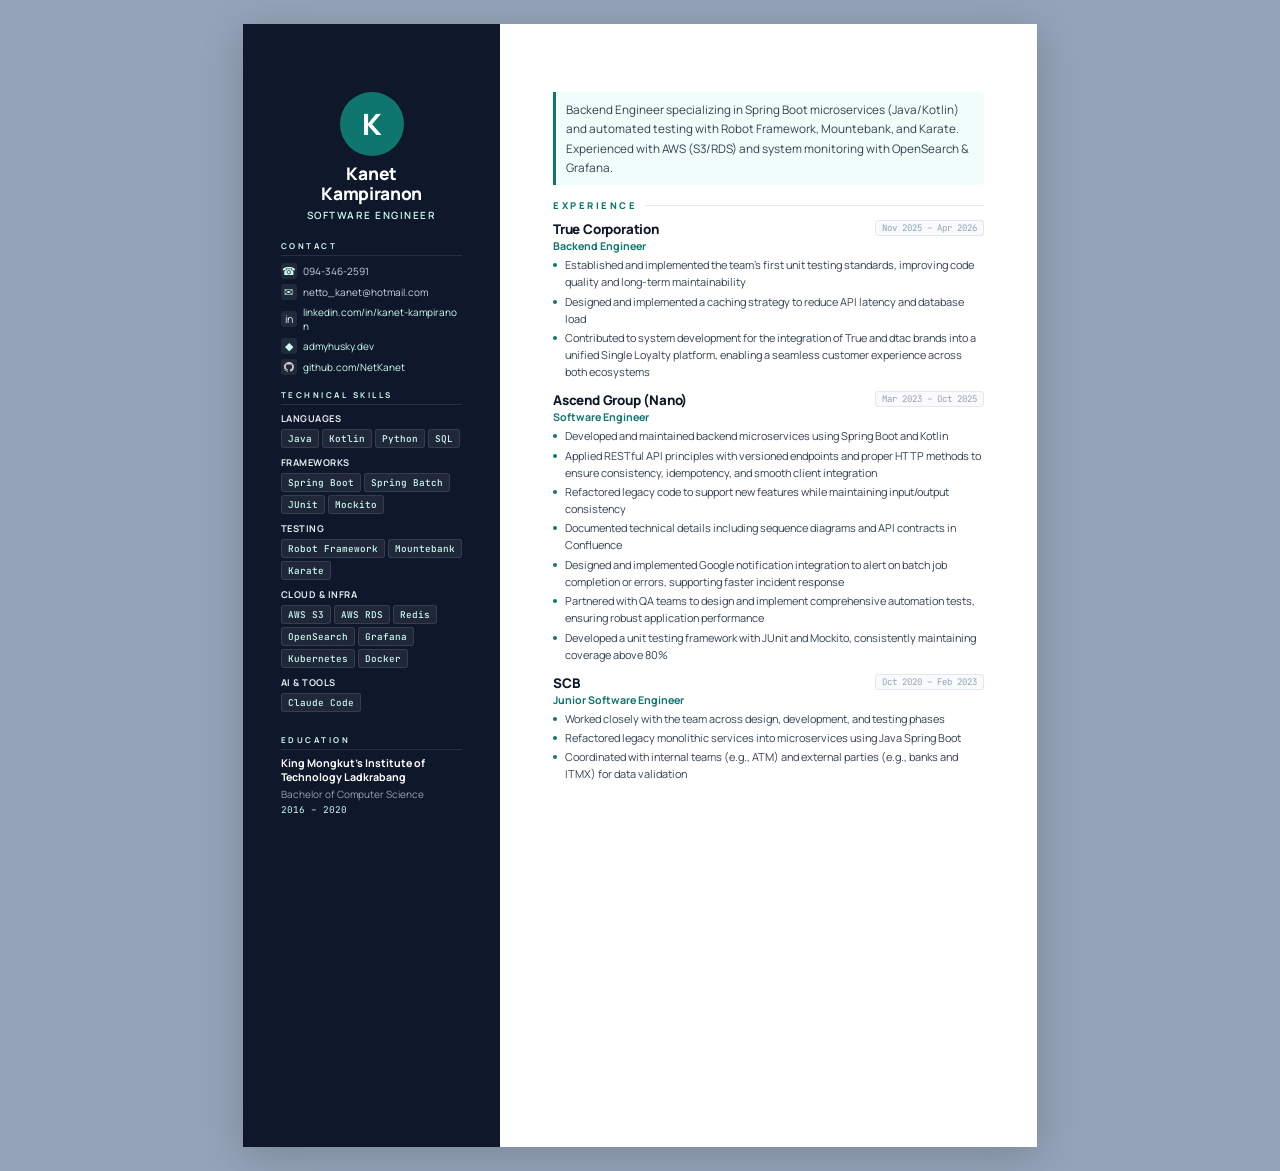
==== commit 5acf145f: "feat: add Claude Code to resume skills (AI & Tools) Co-Authored-By: Claude Opus 4.8 <noreply@anthrop" ====
--- a/kanet_resume_full_version.html
+++ b/kanet_resume_full_version.html
@@ -396,6 +396,12 @@
           <span class="stag">Docker</span>
         </div>
       </div>
+      <div class="skill-group">
+        <div class="skill-cat">AI & Tools</div>
+        <div class="skill-tags">
+          <span class="stag">Claude Code</span>
+        </div>
+      </div>
     </div>
 
     <div class="side-edu">
